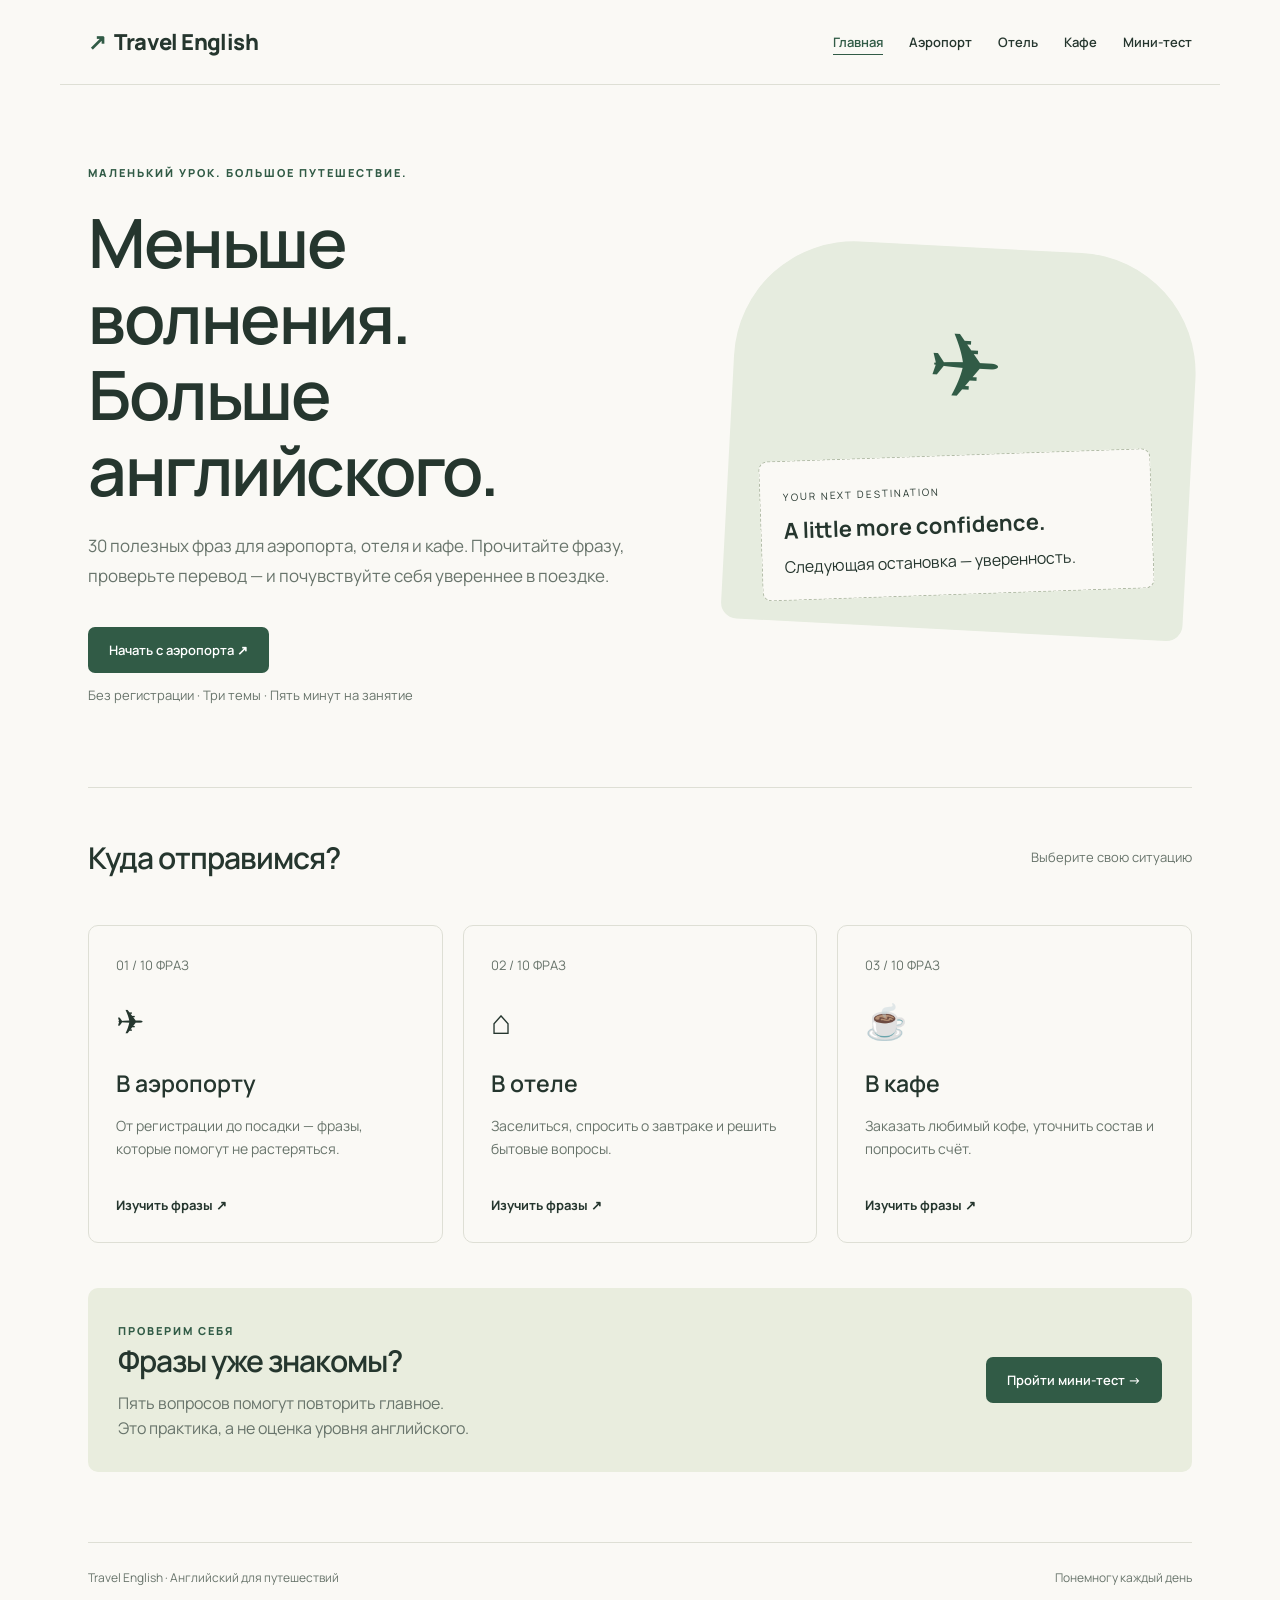
==== index.html @ 68a7981a "Publish Travel English website" ====
<!doctype html><html lang="ru"><head><meta charset="utf-8"><meta name="viewport" content="width=device-width,initial-scale=1"><meta name="description" content="Полезные английские фразы для путешествий с переводом и мини-тестом."><title>Английский для путешествий · Travel English</title><link rel="stylesheet" href="style.css"><script src="analytics.js" defer></script><script src="app.js" defer></script></head><body><header><a class="brand" href="index.html"><span>↗</span>Travel English</a><nav aria-label="Главная навигация"><a href="index.html" aria-current="page">Главная</a><a href="airport.html">Аэропорт</a><a href="hotel.html">Отель</a><a href="cafe.html">Кафе</a><a href="quiz.html">Мини-тест</a></nav></header><main><section class="hero"><div><span class="eyebrow">Маленький урок. Большое путешествие.</span><h1>Меньше волнения.<br>Больше английского.</h1><p class="lead">30 полезных фраз для аэропорта, отеля и кафе. Прочитайте фразу, проверьте перевод — и почувствуйте себя увереннее в поездке.</p><a class="button" href="airport.html">Начать с аэропорта ↗</a><p class="small">Без регистрации · Три темы · Пять минут на занятие</p></div><div class="passport" aria-hidden="true"><div class="plane">✈</div><div class="ticket"><small>YOUR NEXT DESTINATION</small><strong>A little more confidence.</strong><span>Следующая остановка — уверенность.</span></div></div></section><section><div class="section-top"><h2>Куда отправимся?</h2><span>Выберите свою ситуацию</span></div><div class="cards"><a class="card" href="airport.html"><span class="small">01 / 10 ФРАЗ</span><div class="icon" aria-hidden="true">✈</div><h3>В аэропорту</h3><p>От регистрации до посадки — фразы, которые помогут не растеряться.</p><span class="link">Изучить фразы ↗</span></a><a class="card" href="hotel.html"><span class="small">02 / 10 ФРАЗ</span><div class="icon" aria-hidden="true">⌂</div><h3>В отеле</h3><p>Заселиться, спросить о завтраке и решить бытовые вопросы.</p><span class="link">Изучить фразы ↗</span></a><a class="card" href="cafe.html"><span class="small">03 / 10 ФРАЗ</span><div class="icon" aria-hidden="true">☕</div><h3>В кафе</h3><p>Заказать любимый кофе, уточнить состав и попросить счёт.</p><span class="link">Изучить фразы ↗</span></a></div></section><section class="test-banner"><div><span class="eyebrow">Проверим себя</span><h2>Фразы уже знакомы?</h2><p>Пять вопросов помогут повторить главное.<br>Это практика, а не оценка уровня английского.</p></div><a class="button" href="quiz.html">Пройти мини-тест →</a></section></main><footer><span>Travel English · Английский для путешествий</span><span>Понемногу каждый день</span></footer></body></html>
---- style.css ----
@import url('https://fonts.googleapis.com/css2?family=Manrope:wght@400;500;600;700;800&display=swap');:root{--ink:#25362e;--muted:#68746b;--paper:#faf9f5;--green:#315b46;--line:#dedfd5}*{box-sizing:border-box}body{margin:0;background:var(--paper);color:var(--ink);font-family:Manrope,Arial,sans-serif}a{color:inherit;text-decoration:none}header{max-width:1160px;margin:auto;padding:27px 28px;display:flex;align-items:center;justify-content:space-between;border-bottom:1px solid var(--line);gap:24px}.brand{font-weight:800;letter-spacing:-.6px;font-size:22px}.brand span{color:var(--green);margin-right:9px}nav{display:flex;gap:26px;font-size:13px;font-weight:600;flex-wrap:wrap}nav a[aria-current]{color:var(--green);text-decoration:underline;text-underline-offset:7px}main{max-width:1160px;margin:auto;padding:55px 28px 70px}.eyebrow{text-transform:uppercase;letter-spacing:2px;font-size:11px;font-weight:800;color:var(--green)}h1{font-size:clamp(36px,5.7vw,68px);line-height:1.12;letter-spacing:-2.5px;font-weight:600;margin:22px 0}h2{font-size:30px;font-weight:600;letter-spacing:-1px}.lead{font-size:17px;line-height:1.8;color:var(--muted);max-width:540px}.hero{display:grid;grid-template-columns:1.25fr 1fr;gap:65px;align-items:center;padding:20px 0 70px}.button,button{background:var(--green);color:white;border:0;border-radius:7px;padding:14px 21px;font:600 13px Manrope,Arial;cursor:pointer;display:inline-block}.button:hover,button:hover{background:#224332}button:focus-visible,a:focus-visible{outline:3px solid #dfad51;outline-offset:4px}.hero .button{margin-top:18px}.passport{background:#e6ecdf;border-radius:120px 120px 16px 16px;padding:55px 35px 35px;min-height:345px;position:relative;transform:rotate(3deg);text-align:center}.passport .plane{font-size:90px;color:var(--green)}.passport .ticket{background:var(--paper);padding:22px;margin-top:30px;text-align:left;border-radius:9px;border:1px dashed #b1bba6;transform:rotate(-5deg)}.ticket strong{display:block;font-size:22px;margin:10px 0}.ticket small{font-size:10px;letter-spacing:2px}.section-top{display:flex;justify-content:space-between;align-items:center;border-top:1px solid var(--line);padding-top:24px}.section-top span,.small{font-size:13px;color:var(--muted)}.cards{display:grid;grid-template-columns:repeat(3,1fr);gap:20px;margin:22px 0 45px}.card{border:1px solid var(--line);border-radius:10px;padding:27px;transition:transform .2s,background .2s}.card:hover{transform:translateY(-4px);background:#f0f2e9}.card .icon{font-size:34px;margin:23px 0}.card h3{font-size:23px;font-weight:600;margin:15px 0}.card p{font-size:14px;line-height:1.7;color:var(--muted);min-height:65px}.card .link{font-size:13px;font-weight:700}.test-banner{background:#e9edde;border-radius:10px;padding:30px;display:flex;gap:24px;justify-content:space-between;align-items:center}.test-banner h2{margin:0 0 10px}.test-banner p{margin:0;color:var(--muted);line-height:1.6}footer{max-width:1104px;margin:auto;padding:26px 0;border-top:1px solid var(--line);display:flex;justify-content:space-between;font-size:12px;color:var(--muted)}.phrase-list{max-width:850px;margin:35px 0}.phrase{display:grid;grid-template-columns:35px 1fr auto;gap:16px;padding:24px 0;border-bottom:1px solid var(--line);align-items:start}.phrase .n{font-size:12px;color:var(--muted);padding-top:8px}.english{font-size:20px;font-weight:600;line-height:1.5}.translation{color:var(--muted);margin-top:10px;line-height:1.5}.phrase button{background:transparent;color:var(--green);border:1px solid #bbc7b6;padding:10px 13px;white-space:nowrap}.phrase button:hover{background:#e9edde}.quiz{max-width:730px;margin-top:35px}.question{border-bottom:1px solid var(--line);padding:20px 0}.question h3{font-size:18px}.option{display:block;border:1px solid var(--line);border-radius:6px;padding:14px;margin:10px 0;cursor:pointer;font-size:14px}.option:has(input:checked){border-color:var(--green);background:#e9edde}.option input{margin-right:12px;accent-color:var(--green)}.result{margin-top:25px;padding:22px;background:#e9edde;border-radius:8px;line-height:1.8}.error{color:#9b3535} [hidden]{display:none!important}@media(max-width:760px){header{align-items:flex-start;flex-direction:column;gap:18px}nav{gap:18px}.hero{grid-template-columns:1fr;gap:30px;padding-bottom:35px}.passport{min-height:260px;max-width:360px;margin:auto;width:100%}.passport .plane{font-size:65px}.cards{grid-template-columns:1fr}.card p{min-height:0}.test-banner{align-items:flex-start;flex-direction:column}.phrase{grid-template-columns:24px 1fr}.phrase button{grid-column:2;justify-self:start}footer{margin:0 28px;gap:20px}main{padding-top:30px}h1{letter-spacing:-1.5px}}
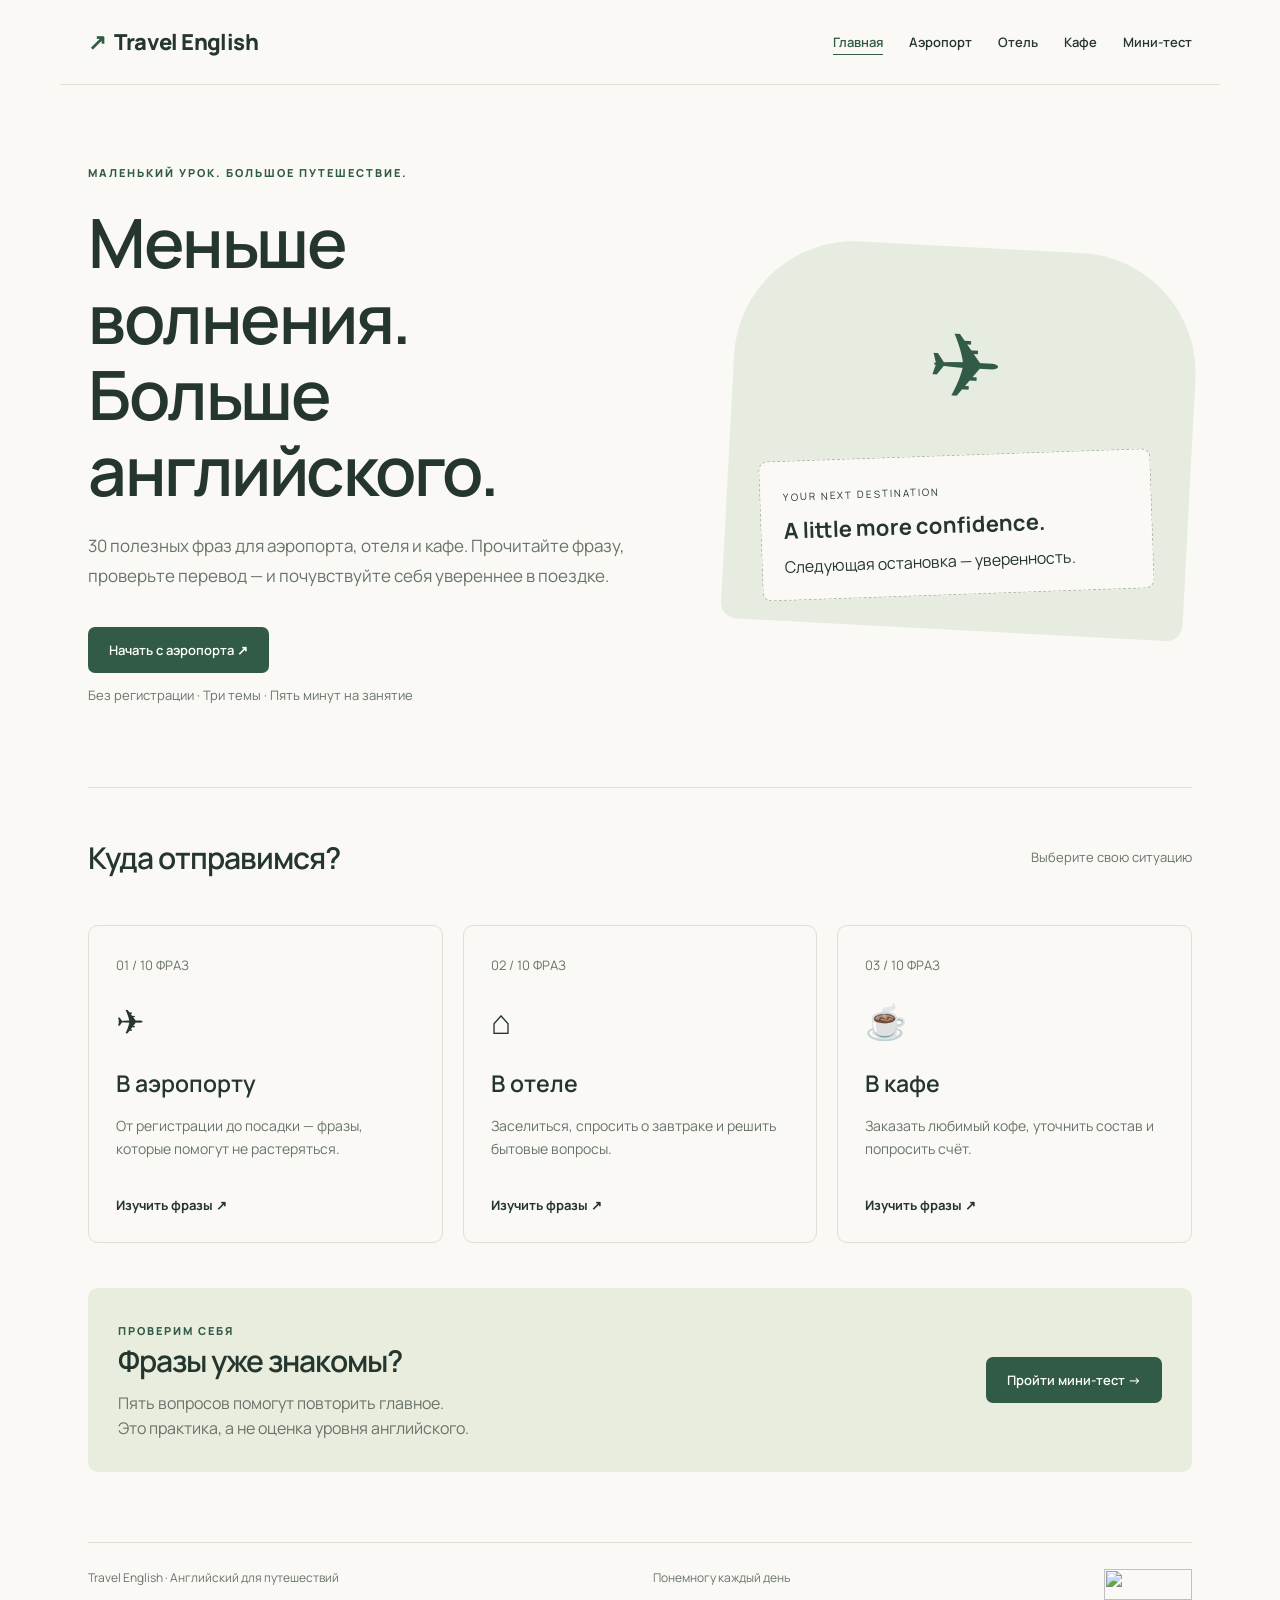
==== commit 09662aa9: "Add LiveInternet counter to all five pages" ====
--- a/index.html
+++ b/index.html
@@ -1 +1,10 @@
-<!doctype html><html lang="ru"><head><meta charset="utf-8"><meta name="viewport" content="width=device-width,initial-scale=1"><meta name="description" content="Полезные английские фразы для путешествий с переводом и мини-тестом."><title>Английский для путешествий · Travel English</title><link rel="stylesheet" href="style.css"><script src="analytics.js" defer></script><script src="app.js" defer></script></head><body><header><a class="brand" href="index.html"><span>↗</span>Travel English</a><nav aria-label="Главная навигация"><a href="index.html" aria-current="page">Главная</a><a href="airport.html">Аэропорт</a><a href="hotel.html">Отель</a><a href="cafe.html">Кафе</a><a href="quiz.html">Мини-тест</a></nav></header><main><section class="hero"><div><span class="eyebrow">Маленький урок. Большое путешествие.</span><h1>Меньше волнения.<br>Больше английского.</h1><p class="lead">30 полезных фраз для аэропорта, отеля и кафе. Прочитайте фразу, проверьте перевод — и почувствуйте себя увереннее в поездке.</p><a class="button" href="airport.html">Начать с аэропорта ↗</a><p class="small">Без регистрации · Три темы · Пять минут на занятие</p></div><div class="passport" aria-hidden="true"><div class="plane">✈</div><div class="ticket"><small>YOUR NEXT DESTINATION</small><strong>A little more confidence.</strong><span>Следующая остановка — уверенность.</span></div></div></section><section><div class="section-top"><h2>Куда отправимся?</h2><span>Выберите свою ситуацию</span></div><div class="cards"><a class="card" href="airport.html"><span class="small">01 / 10 ФРАЗ</span><div class="icon" aria-hidden="true">✈</div><h3>В аэропорту</h3><p>От регистрации до посадки — фразы, которые помогут не растеряться.</p><span class="link">Изучить фразы ↗</span></a><a class="card" href="hotel.html"><span class="small">02 / 10 ФРАЗ</span><div class="icon" aria-hidden="true">⌂</div><h3>В отеле</h3><p>Заселиться, спросить о завтраке и решить бытовые вопросы.</p><span class="link">Изучить фразы ↗</span></a><a class="card" href="cafe.html"><span class="small">03 / 10 ФРАЗ</span><div class="icon" aria-hidden="true">☕</div><h3>В кафе</h3><p>Заказать любимый кофе, уточнить состав и попросить счёт.</p><span class="link">Изучить фразы ↗</span></a></div></section><section class="test-banner"><div><span class="eyebrow">Проверим себя</span><h2>Фразы уже знакомы?</h2><p>Пять вопросов помогут повторить главное.<br>Это практика, а не оценка уровня английского.</p></div><a class="button" href="quiz.html">Пройти мини-тест →</a></section></main><footer><span>Travel English · Английский для путешествий</span><span>Понемногу каждый день</span></footer></body></html>+<!doctype html><html lang="ru"><head><meta charset="utf-8"><meta name="viewport" content="width=device-width,initial-scale=1"><meta name="description" content="Полезные английские фразы для путешествий с переводом и мини-тестом."><title>Английский для путешествий · Travel English</title><link rel="stylesheet" href="style.css"><script src="analytics.js" defer></script><script src="app.js" defer></script></head><body><header><a class="brand" href="index.html"><span>↗</span>Travel English</a><nav aria-label="Главная навигация"><a href="index.html" aria-current="page">Главная</a><a href="airport.html">Аэропорт</a><a href="hotel.html">Отель</a><a href="cafe.html">Кафе</a><a href="quiz.html">Мини-тест</a></nav></header><main><section class="hero"><div><span class="eyebrow">Маленький урок. Большое путешествие.</span><h1>Меньше волнения.<br>Больше английского.</h1><p class="lead">30 полезных фраз для аэропорта, отеля и кафе. Прочитайте фразу, проверьте перевод — и почувствуйте себя увереннее в поездке.</p><a class="button" href="airport.html">Начать с аэропорта ↗</a><p class="small">Без регистрации · Три темы · Пять минут на занятие</p></div><div class="passport" aria-hidden="true"><div class="plane">✈</div><div class="ticket"><small>YOUR NEXT DESTINATION</small><strong>A little more confidence.</strong><span>Следующая остановка — уверенность.</span></div></div></section><section><div class="section-top"><h2>Куда отправимся?</h2><span>Выберите свою ситуацию</span></div><div class="cards"><a class="card" href="airport.html"><span class="small">01 / 10 ФРАЗ</span><div class="icon" aria-hidden="true">✈</div><h3>В аэропорту</h3><p>От регистрации до посадки — фразы, которые помогут не растеряться.</p><span class="link">Изучить фразы ↗</span></a><a class="card" href="hotel.html"><span class="small">02 / 10 ФРАЗ</span><div class="icon" aria-hidden="true">⌂</div><h3>В отеле</h3><p>Заселиться, спросить о завтраке и решить бытовые вопросы.</p><span class="link">Изучить фразы ↗</span></a><a class="card" href="cafe.html"><span class="small">03 / 10 ФРАЗ</span><div class="icon" aria-hidden="true">☕</div><h3>В кафе</h3><p>Заказать любимый кофе, уточнить состав и попросить счёт.</p><span class="link">Изучить фразы ↗</span></a></div></section><section class="test-banner"><div><span class="eyebrow">Проверим себя</span><h2>Фразы уже знакомы?</h2><p>Пять вопросов помогут повторить главное.<br>Это практика, а не оценка уровня английского.</p></div><a class="button" href="quiz.html">Пройти мини-тест →</a></section></main><footer><span>Travel English · Английский для путешествий</span><span>Понемногу каждый день</span><!--LiveInternet counter--><a href="https://www.liveinternet.ru/click;travel-english-dluba21"
+target="_blank"><img id="licnt20DE" width="88" height="31" style="border:0" 
+title="LiveInternet: показано число просмотров и посетителей за 24 часа"
+src="[data-uri]"
+alt=""/></a><script>(function(d,s){d.getElementById("licnt20DE").src=
+"https://counter.yadro.ru/hit;travel-english-dluba21?t52.6;r"+escape(d.referrer)+
+((typeof(s)=="undefined")?"":";s"+s.width+"*"+s.height+"*"+
+(s.colorDepth?s.colorDepth:s.pixelDepth))+";u"+escape(d.URL)+
+";h"+escape(d.title.substring(0,150))+";"+Math.random()})
+(document,screen)</script><!--/LiveInternet--></footer></body></html>
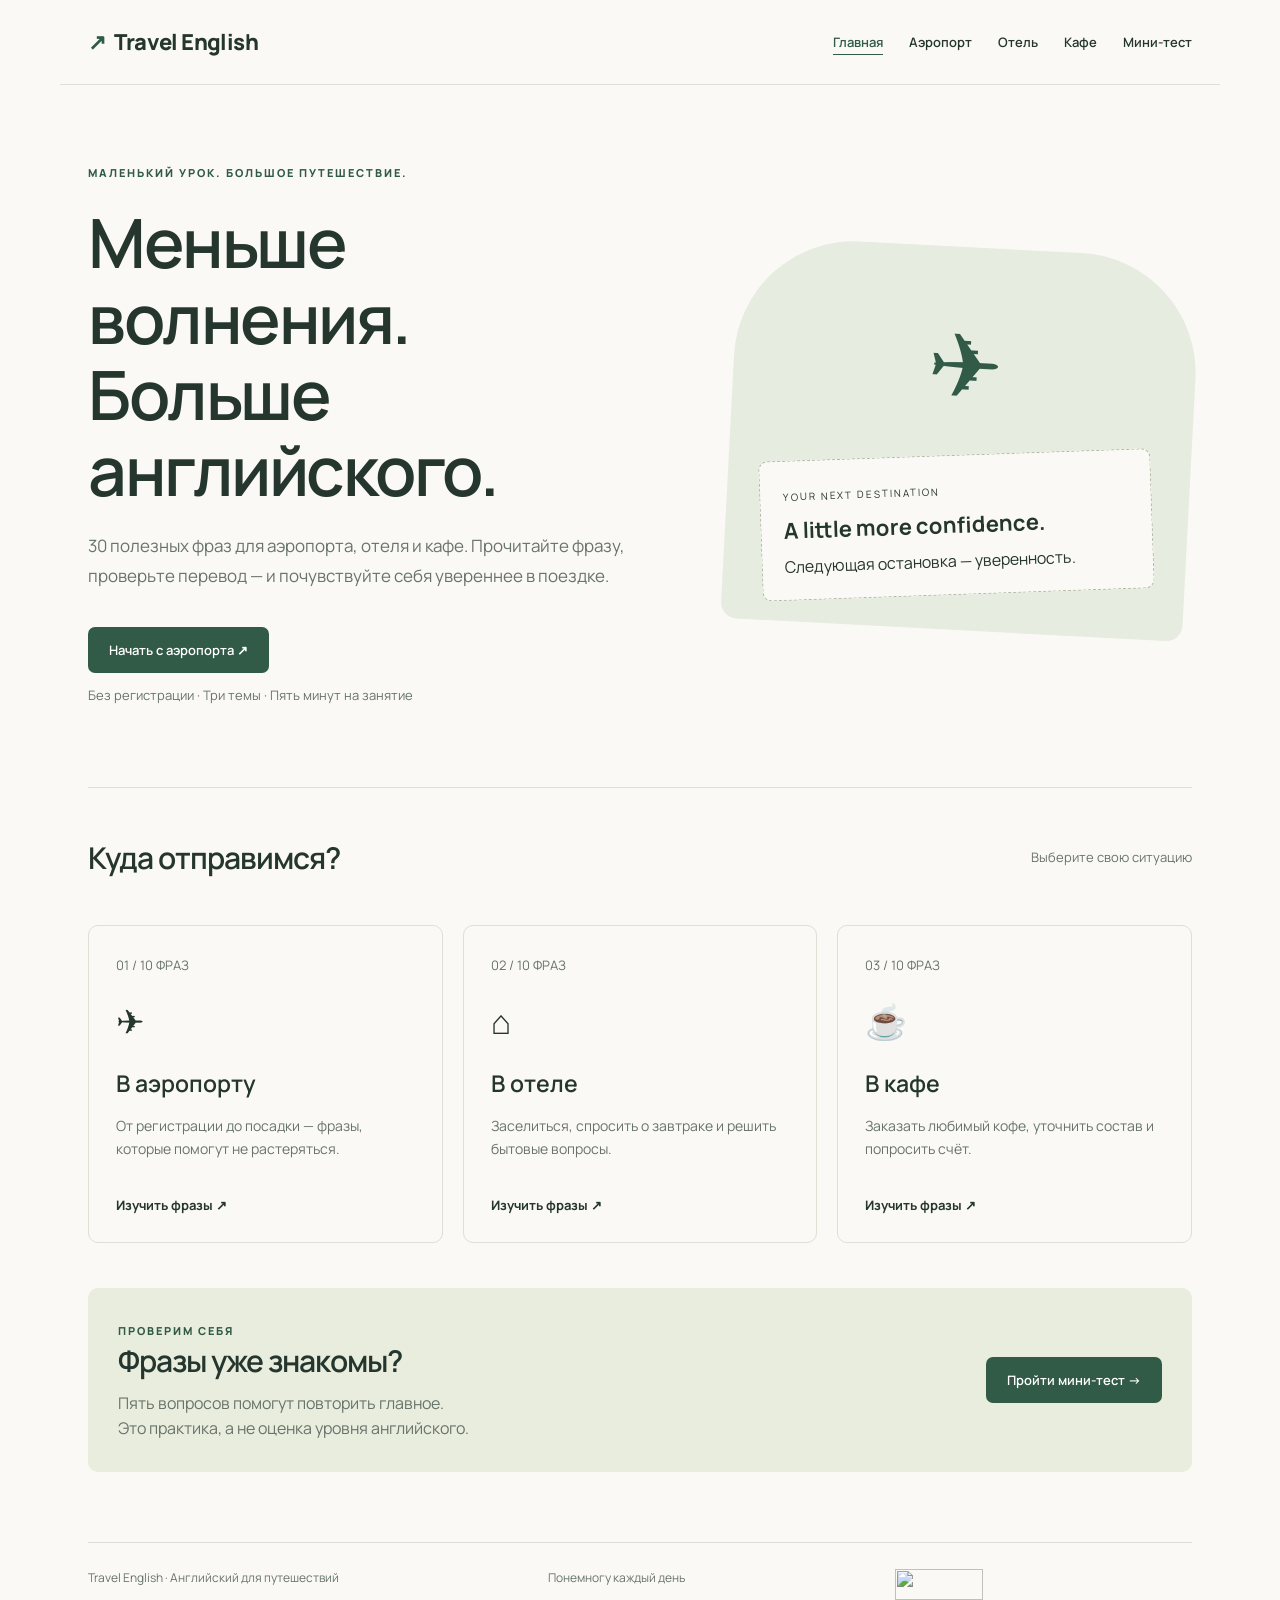
==== commit a5f85c6a: "Connect SberAds and MyTracker with learning goals" ====
--- a/index.html
+++ b/index.html
@@ -1,4 +1,12 @@
-<!doctype html><html lang="ru"><head><meta charset="utf-8"><meta name="viewport" content="width=device-width,initial-scale=1"><meta name="description" content="Полезные английские фразы для путешествий с переводом и мини-тестом."><title>Английский для путешествий · Travel English</title><link rel="stylesheet" href="style.css"><script src="analytics.js" defer></script><script src="app.js" defer></script></head><body><header><a class="brand" href="index.html"><span>↗</span>Travel English</a><nav aria-label="Главная навигация"><a href="index.html" aria-current="page">Главная</a><a href="airport.html">Аэропорт</a><a href="hotel.html">Отель</a><a href="cafe.html">Кафе</a><a href="quiz.html">Мини-тест</a></nav></header><main><section class="hero"><div><span class="eyebrow">Маленький урок. Большое путешествие.</span><h1>Меньше волнения.<br>Больше английского.</h1><p class="lead">30 полезных фраз для аэропорта, отеля и кафе. Прочитайте фразу, проверьте перевод — и почувствуйте себя увереннее в поездке.</p><a class="button" href="airport.html">Начать с аэропорта ↗</a><p class="small">Без регистрации · Три темы · Пять минут на занятие</p></div><div class="passport" aria-hidden="true"><div class="plane">✈</div><div class="ticket"><small>YOUR NEXT DESTINATION</small><strong>A little more confidence.</strong><span>Следующая остановка — уверенность.</span></div></div></section><section><div class="section-top"><h2>Куда отправимся?</h2><span>Выберите свою ситуацию</span></div><div class="cards"><a class="card" href="airport.html"><span class="small">01 / 10 ФРАЗ</span><div class="icon" aria-hidden="true">✈</div><h3>В аэропорту</h3><p>От регистрации до посадки — фразы, которые помогут не растеряться.</p><span class="link">Изучить фразы ↗</span></a><a class="card" href="hotel.html"><span class="small">02 / 10 ФРАЗ</span><div class="icon" aria-hidden="true">⌂</div><h3>В отеле</h3><p>Заселиться, спросить о завтраке и решить бытовые вопросы.</p><span class="link">Изучить фразы ↗</span></a><a class="card" href="cafe.html"><span class="small">03 / 10 ФРАЗ</span><div class="icon" aria-hidden="true">☕</div><h3>В кафе</h3><p>Заказать любимый кофе, уточнить состав и попросить счёт.</p><span class="link">Изучить фразы ↗</span></a></div></section><section class="test-banner"><div><span class="eyebrow">Проверим себя</span><h2>Фразы уже знакомы?</h2><p>Пять вопросов помогут повторить главное.<br>Это практика, а не оценка уровня английского.</p></div><a class="button" href="quiz.html">Пройти мини-тест →</a></section></main><footer><span>Travel English · Английский для путешествий</span><span>Понемногу каждый день</span><!--LiveInternet counter--><a href="https://www.liveinternet.ru/click;travel-english-dluba21"
+<!doctype html><html lang="ru"><head><meta charset="utf-8"><meta name="viewport" content="width=device-width,initial-scale=1"><meta name="description" content="Полезные английские фразы для путешествий с переводом и мини-тестом."><title>Английский для путешествий · Travel English</title><link rel="stylesheet" href="style.css"><script src="analytics.js" defer></script><script src="app.js" defer></script></head><body><!-- Top100 (Kraken) Counter -->
+<script>(function(w,d,c){(w[c]=w[c]||[]).push(function(){try{w.top100Counter=new top100({project:7752724});w.top100Counter.drawLogoTo('top100_widget');}catch(e){}});var n=d.getElementsByTagName('script')[0],s=d.createElement('script');s.type='text/javascript';s.async=true;s.src='https://st.top100.ru/top100/top100.js';n.parentNode.insertBefore(s,n);})(window,document,'_top100q');</script>
+<noscript><img src="https://counter.rambler.ru/top100.cnt?pid=7752724" alt="Топ-100"></noscript>
+<!-- END Top100 (Kraken) Counter --><!-- Top.Mail.Ru counter -->
+<script type="text/javascript">
+var _tmr=window._tmr||(window._tmr=[]);
+_tmr.push({id:"3800811",type:"pageView",start:(new Date()).getTime()});
+(function(d,w,id){if(d.getElementById(id))return;var ts=d.createElement("script");ts.type="text/javascript";ts.async=true;ts.id=id;ts.src="https://top-fwz1.mail.ru/js/code.js";var f=function(){var s=d.getElementsByTagName("script")[0];s.parentNode.insertBefore(ts,s);};if(w.opera=="[object Opera]"){d.addEventListener("DOMContentLoaded",f,false);}else{f();}})(document,window,"tmr-code");
+</script><noscript><div><img src="https://top-fwz1.mail.ru/counter?id=3800811;js=na" style="position:absolute;left:-9999px;" alt="Top.Mail.Ru"></div></noscript><!-- /Top.Mail.Ru counter --><header><a class="brand" href="index.html"><span>↗</span>Travel English</a><nav aria-label="Главная навигация"><a href="index.html" aria-current="page">Главная</a><a href="airport.html">Аэропорт</a><a href="hotel.html">Отель</a><a href="cafe.html">Кафе</a><a href="quiz.html">Мини-тест</a></nav></header><main><section class="hero"><div><span class="eyebrow">Маленький урок. Большое путешествие.</span><h1>Меньше волнения.<br>Больше английского.</h1><p class="lead">30 полезных фраз для аэропорта, отеля и кафе. Прочитайте фразу, проверьте перевод — и почувствуйте себя увереннее в поездке.</p><a class="button" href="airport.html">Начать с аэропорта ↗</a><p class="small">Без регистрации · Три темы · Пять минут на занятие</p></div><div class="passport" aria-hidden="true"><div class="plane">✈</div><div class="ticket"><small>YOUR NEXT DESTINATION</small><strong>A little more confidence.</strong><span>Следующая остановка — уверенность.</span></div></div></section><section><div class="section-top"><h2>Куда отправимся?</h2><span>Выберите свою ситуацию</span></div><div class="cards"><a class="card" href="airport.html"><span class="small">01 / 10 ФРАЗ</span><div class="icon" aria-hidden="true">✈</div><h3>В аэропорту</h3><p>От регистрации до посадки — фразы, которые помогут не растеряться.</p><span class="link">Изучить фразы ↗</span></a><a class="card" href="hotel.html"><span class="small">02 / 10 ФРАЗ</span><div class="icon" aria-hidden="true">⌂</div><h3>В отеле</h3><p>Заселиться, спросить о завтраке и решить бытовые вопросы.</p><span class="link">Изучить фразы ↗</span></a><a class="card" href="cafe.html"><span class="small">03 / 10 ФРАЗ</span><div class="icon" aria-hidden="true">☕</div><h3>В кафе</h3><p>Заказать любимый кофе, уточнить состав и попросить счёт.</p><span class="link">Изучить фразы ↗</span></a></div></section><section class="test-banner"><div><span class="eyebrow">Проверим себя</span><h2>Фразы уже знакомы?</h2><p>Пять вопросов помогут повторить главное.<br>Это практика, а не оценка уровня английского.</p></div><a class="button" href="quiz.html">Пройти мини-тест →</a></section></main><footer><span>Travel English · Английский для путешествий</span><span>Понемногу каждый день</span><!--LiveInternet counter--><a href="https://www.liveinternet.ru/click;travel-english-dluba21"
 target="_blank"><img id="licnt20DE" width="88" height="31" style="border:0" 
 title="LiveInternet: показано число просмотров и посетителей за 24 часа"
 src="[data-uri]"
@@ -7,4 +15,4 @@
 ((typeof(s)=="undefined")?"":";s"+s.width+"*"+s.height+"*"+
 (s.colorDepth?s.colorDepth:s.pixelDepth))+";u"+escape(d.URL)+
 ";h"+escape(d.title.substring(0,150))+";"+Math.random()})
-(document,screen)</script><!--/LiveInternet--></footer></body></html>+(document,screen)</script><!--/LiveInternet--><span id="top100_widget"></span></footer></body></html>
